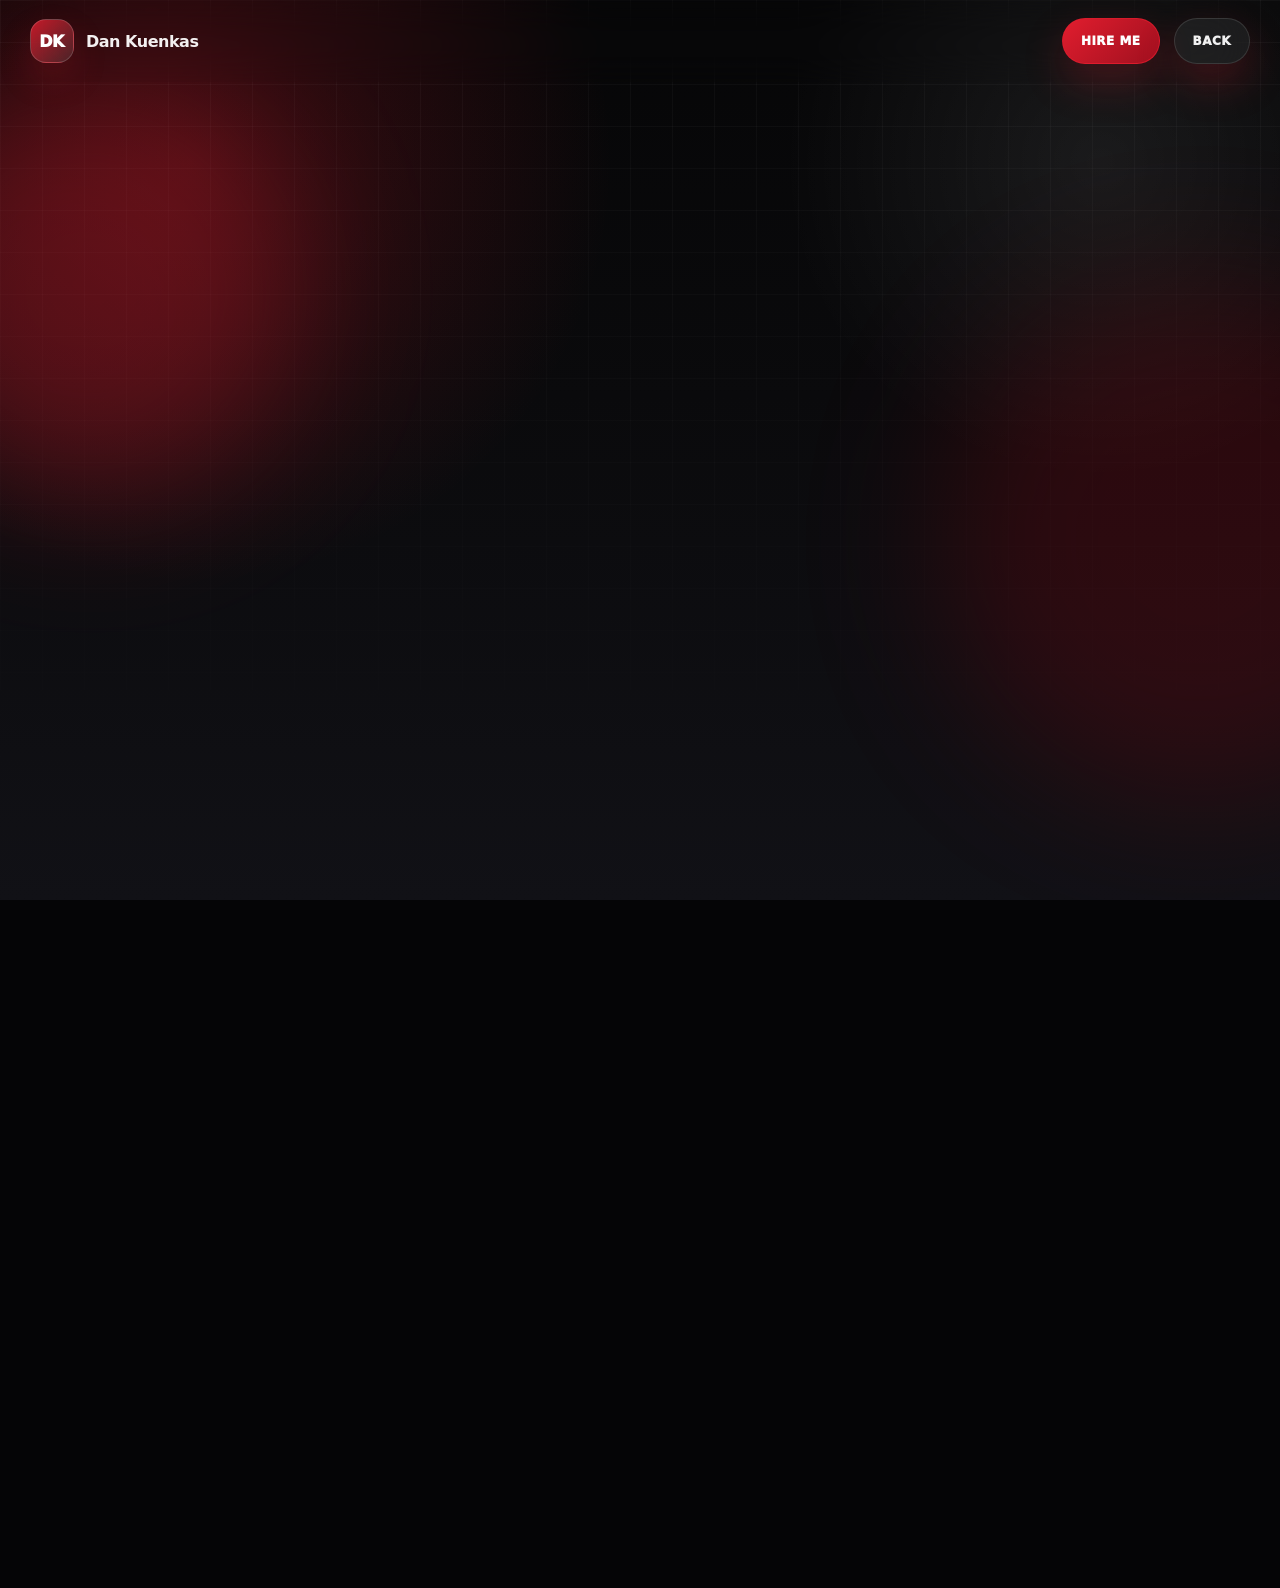
==== play.html @ 46ab8467 "Create play.html" ====
<!DOCTYPE html>
<html lang="en">
<head>
  <meta charset="UTF-8" />
  <meta name="viewport" content="width=device-width, initial-scale=1.0" />
  <meta name="description" content="Play tic-tac-toe against DanBot." />
  <title>Let’s Play | Dan Kuenkas</title>
  <link rel="stylesheet" href="styles.css?v=15" />
</head>
<body data-page="play">
  <canvas class="confetti-canvas" id="confettiCanvas"></canvas>
  <div class="cursor-ring" id="cursorRing"></div>
  <div class="scroll-progress" id="scrollProgress"></div>

  <div class="background">
    <div class="bg-grid"></div>
    <div class="bg-scan"></div>
    <div class="bg-orb orb-a"></div>
    <div class="bg-orb orb-b"></div>
  </div>

  <header class="topbar">
    <a class="brand" href="index.html#top">
      <span class="brand-mark">DK</span>
      <strong>Dan Kuenkas</strong>
    </a>

    <div class="top-actions">
      <a class="hire-button" href="mailto:danku2001@gmail.com?subject=Software%20Development%20Opportunity&body=%F0%9F%A4%98%20Hi%20Dan%2C%20I'd%20like%20to%20hire%20you">Hire me</a>
      <a class="hire-button small-dark" href="index.html#projects">Back</a>
    </div>
  </header>

  <main class="game-page">
    <section class="game-hero">
      <p class="eyebrow reveal">Bonus / Interactive portfolio</p>
      <h1 class="mega-title reveal delay-1">Beat me at tic-tac-toe.</h1>
      <p class="hero-text reveal delay-2">
        You are X. DanBot is O. Win and you get a glowing confetti blast.
      </p>
    </section>

    <section class="game-shell reveal delay-2">
      <div class="game-panel magnetic-card">
        <div class="game-top">
          <div>
            <p class="eyebrow">Tic-Tac-Toe</p>
            <h2>Let’s play.</h2>
          </div>
          <button class="main-cta" id="resetGame" type="button">Reset</button>
        </div>

        <div class="scoreboard">
          <div><span>You</span><strong id="playerScore">0</strong></div>
          <div><span>DanBot</span><strong id="botScore">0</strong></div>
          <div><span>Draws</span><strong id="drawScore">0</strong></div>
        </div>

        <div class="game-status" id="gameStatus">Your move. Make it count.</div>

        <div class="board" id="board" aria-label="Tic-tac-toe board">
          <button class="cell" data-cell="0" type="button"></button>
          <button class="cell" data-cell="1" type="button"></button>
          <button class="cell" data-cell="2" type="button"></button>
          <button class="cell" data-cell="3" type="button"></button>
          <button class="cell" data-cell="4" type="button"></button>
          <button class="cell" data-cell="5" type="button"></button>
          <button class="cell" data-cell="6" type="button"></button>
          <button class="cell" data-cell="7" type="button"></button>
          <button class="cell" data-cell="8" type="button"></button>
        </div>

        <div class="game-message" id="gameMessage">
          <span>Tip:</span> corners are powerful.
        </div>
      </div>
    </section>
  </main>

  <script src="script.js?v=15"></script>
</body>
</html>
---- styles.css ----
:root {
  --bg: #050506;
  --bg-2: #0d0d10;
  --white: #ffffff;
  --red: #e11d2e;
  --red-2: #ff3b4e;
  --dark-red: #7f0712;
  --text: rgba(255, 255, 255, 0.94);
  --muted: rgba(255, 255, 255, 0.66);
  --muted-2: rgba(255, 255, 255, 0.42);
  --line: rgba(255, 255, 255, 0.12);
  --line-strong: rgba(255, 255, 255, 0.25);
  --card: rgba(255, 255, 255, 0.065);
  --card-2: rgba(255, 255, 255, 0.105);
  --max: 1220px;
  --sans: Inter, ui-sans-serif, system-ui, -apple-system, BlinkMacSystemFont, "Segoe UI", Arial, sans-serif;
  --display: Impact, Haettenschweiler, "Arial Black", var(--sans);
}

* { box-sizing: border-box; }

html {
  scroll-behavior: smooth;
  scroll-padding-top: 96px;
  overflow-x: hidden;
}

body {
  margin: 0;
  min-height: 100vh;
  color: var(--text);
  background: var(--bg);
  font-family: var(--sans);
  overflow-x: hidden;
}

body.menu-open { overflow: hidden; }

a { color: inherit; text-decoration: none; }
button { font: inherit; }

.v15-signature {
  position: fixed;
  right: 12px;
  bottom: 10px;
  z-index: 999;
  color: rgba(255,255,255,.18);
  font-size: 10px;
  letter-spacing: .14em;
  pointer-events: none;
}

.loader {
  position: fixed;
  inset: 0;
  z-index: 200;
  display: grid;
  place-items: center;
  align-content: center;
  gap: 16px;
  background: #050506;
  transition: transform 0.8s cubic-bezier(.19, 1, .22, 1), opacity 0.5s ease;
}

.loader span {
  font-family: var(--display);
  font-size: clamp(58px, 10vw, 136px);
  color: var(--white);
  letter-spacing: -0.06em;
  text-shadow: 0 0 40px rgba(225, 29, 46, 0.36);
}

.loader p {
  margin: 0;
  color: var(--muted);
  letter-spacing: 0.16em;
  text-transform: uppercase;
  font-size: 12px;
  font-weight: 900;
}

.loaded .loader {
  transform: translateY(-100%);
  opacity: 0;
  pointer-events: none;
}

.cursor-ring {
  position: fixed;
  z-index: 150;
  width: 26px;
  height: 26px;
  border: 1px solid rgba(255, 59, 78, 0.9);
  border-radius: 999px;
  transform: translate(-50%, -50%);
  pointer-events: none;
  opacity: 0;
  mix-blend-mode: difference;
  transition: width 0.18s ease, height 0.18s ease, opacity 0.18s ease;
}

.scroll-progress {
  position: fixed;
  inset: 0 auto auto 0;
  z-index: 120;
  height: 4px;
  width: 0%;
  background: linear-gradient(90deg, var(--red), var(--white), var(--red-2));
  box-shadow: 0 0 22px rgba(225, 29, 46, 0.7);
}

.background {
  position: fixed;
  inset: 0;
  z-index: -3;
  overflow: hidden;
  background:
    radial-gradient(circle at 15% 18%, rgba(225, 29, 46, 0.24), transparent 32%),
    radial-gradient(circle at 86% 18%, rgba(255, 255, 255, 0.08), transparent 24%),
    linear-gradient(180deg, #060607 0%, #0a0a0c 44%, #111116 100%);
}

.bg-grid {
  position: absolute;
  inset: 0;
  background:
    linear-gradient(rgba(255,255,255,0.035) 1px, transparent 1px),
    linear-gradient(90deg, rgba(255,255,255,0.035) 1px, transparent 1px);
  background-size: 42px 42px;
  mask-image: linear-gradient(to bottom, black, transparent 92%);
}

.bg-scan {
  position: absolute;
  inset: -100% 0 auto;
  height: 100%;
  background: linear-gradient(180deg, transparent, rgba(225,29,46,.08), transparent);
  animation: scan 6s linear infinite;
}

@keyframes scan {
  to { transform: translateY(220%); }
}

.bg-orb {
  position: absolute;
  border-radius: 999px;
  filter: blur(70px);
  opacity: 0.28;
  animation: drift 12s ease-in-out infinite alternate;
}

.orb-a {
  width: 420px;
  height: 420px;
  background: var(--red);
  left: -120px;
  top: 80px;
}

.orb-b {
  width: 520px;
  height: 520px;
  background: var(--dark-red);
  right: -180px;
  top: 280px;
  animation-delay: 2s;
}

@keyframes drift {
  to { transform: translate3d(48px, 34px, 0) scale(1.05); }
}

.topbar {
  position: sticky;
  top: 0;
  z-index: 90;
  width: min(var(--max), calc(100% - 38px));
  height: 82px;
  margin: 0 auto;
  display: flex;
  align-items: center;
  justify-content: space-between;
  backdrop-filter: blur(18px);
}

.brand {
  display: inline-flex;
  align-items: center;
  gap: 12px;
  font-weight: 950;
  letter-spacing: -0.03em;
}

.brand span,
.brand-mark {
  display: grid;
  place-items: center;
  width: 44px;
  height: 44px;
  border: 1px solid rgba(255,255,255,0.16);
  border-radius: 16px;
  color: var(--white);
  background: linear-gradient(135deg, rgba(225,29,46,0.85), rgba(255,255,255,0.1));
  box-shadow: 0 16px 34px rgba(225, 29, 46, 0.18);
}

.quick-nav {
  display: flex;
  gap: 6px;
  padding: 7px;
  border: 1px solid var(--line);
  border-radius: 999px;
  background: rgba(255,255,255,.04);
}

.quick-nav a {
  padding: 9px 12px;
  border-radius: 999px;
  color: var(--muted);
  font-size: 13px;
  font-weight: 800;
  transition: .2s ease;
}

.quick-nav a:hover {
  color: white;
  background: rgba(225,29,46,.18);
}

.top-actions {
  display: inline-flex;
  align-items: center;
  gap: 14px;
}

.hire-btn,
.hire-button,
.main-cta,
.play-cta,
.ghost-cta,
.menu-btn,
.menu-button,
.secondary-action,
.primary-action,
.small-dark {
  min-height: 46px;
  display: inline-flex;
  align-items: center;
  justify-content: center;
  border-radius: 999px;
  padding: 0 18px;
  font-weight: 950;
  letter-spacing: 0.04em;
  text-transform: uppercase;
  font-size: 12px;
  transition: transform 0.2s ease, box-shadow 0.2s ease, border-color 0.2s ease, background 0.2s ease;
}

.hire-btn,
.hire-button,
.main-cta,
.primary-action {
  color: white;
  border: 1px solid rgba(225,29,46,0.82);
  background: linear-gradient(135deg, var(--red), #9f101f);
  box-shadow: 0 18px 42px rgba(225, 29, 46, 0.24);
}

.play-cta {
  color: #09090a;
  border: 1px solid rgba(255,255,255,0.9);
  background: white;
  box-shadow: 0 18px 42px rgba(255,255,255,0.14);
}

.ghost-cta,
.secondary-action,
.menu-btn,
.menu-button,
.small-dark {
  color: var(--text);
  border: 1px solid var(--line);
  background: rgba(255,255,255,0.06);
}

.hire-btn:hover,
.hire-button:hover,
.main-cta:hover,
.play-cta:hover,
.ghost-cta:hover,
.secondary-action:hover,
.menu-btn:hover,
.menu-button:hover {
  transform: translateY(-3px);
  box-shadow: 0 20px 46px rgba(225, 29, 46, 0.22);
  border-color: rgba(255,255,255,0.34);
}

.menu-btn,
.menu-button {
  gap: 10px;
  border: none;
  cursor: pointer;
}

.menu-btn span,
.menu-button span:first-child {
  width: 12px;
  height: 12px;
  border-radius: 99px;
  background: var(--red);
  box-shadow: 0 0 22px rgba(225, 29, 46, 0.85);
}

.menu-overlay {
  position: fixed;
  inset: 0;
  z-index: 130;
  background:
    radial-gradient(circle at 15% 18%, rgba(225,29,46,0.22), transparent 32%),
    #08080a;
  transform: translateY(-100%);
  opacity: 0;
  pointer-events: none;
  transition: transform 0.65s cubic-bezier(.19, 1, .22, 1), opacity 0.35s ease;
}

.menu-open .menu-overlay {
  transform: translateY(0);
  opacity: 1;
  pointer-events: auto;
}

.menu-shell,
.menu-panel {
  width: min(var(--max), calc(100% - 38px));
  min-height: 100vh;
  margin: 0 auto;
  padding: 30px 0 38px;
  display: flex;
  flex-direction: column;
}

.menu-top,
.menu-footer,
.menu-socials {
  display: flex;
  align-items: center;
  justify-content: space-between;
  color: var(--muted);
  letter-spacing: 0.15em;
  text-transform: uppercase;
  font-size: 12px;
  font-weight: 950;
}

.menu-top button {
  border: 0;
  background: transparent;
  color: var(--text);
  cursor: pointer;
  font-weight: 950;
  text-transform: uppercase;
  letter-spacing: 0.15em;
}

.menu-list,
.menu-nav {
  display: grid;
  gap: 4px;
  margin: auto 0;
}

.menu-list a,
.menu-nav a {
  width: fit-content;
  position: relative;
  font-family: var(--display);
  font-size: clamp(54px, 12vw, 150px);
  line-height: 0.88;
  letter-spacing: -0.085em;
  color: var(--white);
  transition: transform 0.22s ease, color 0.22s ease;
}

.menu-list a span,
.menu-nav a::before {
  color: var(--red);
  font-family: var(--sans);
  font-size: 12px;
  letter-spacing: 0.12em;
  margin-right: 16px;
}

.menu-list a:hover,
.menu-nav a:hover {
  transform: translateX(24px);
  color: var(--red-2);
}

.menu-footer,
.menu-socials {
  justify-content: flex-start;
  gap: 12px;
  flex-wrap: wrap;
}

.menu-footer a,
.menu-socials a {
  border: 1px solid var(--line);
  border-radius: 999px;
  padding: 10px 13px;
  background: rgba(255,255,255,0.06);
}

.hero {
  position: relative;
  width: min(var(--max), calc(100% - 38px));
  min-height: calc(100vh - 82px);
  margin: 0 auto;
  padding: 52px 0 84px;
  display: grid;
  grid-template-columns: minmax(0, 1fr) minmax(300px, 440px);
  gap: 48px;
  align-items: center;
}

.eyebrow {
  margin: 0 0 16px;
  color: var(--red-2);
  font-size: 12px;
  line-height: 1.4;
  letter-spacing: 0.16em;
  text-transform: uppercase;
  font-weight: 950;
}

.mega-title,
.hero-title {
  margin: 0 0 22px;
  max-width: 850px;
  font-family: var(--display);
  font-size: clamp(58px, 8.2vw, 118px);
  line-height: 0.9;
  letter-spacing: -0.065em;
  color: var(--white);
  text-transform: uppercase;
  text-wrap: balance;
}

.hero-text {
  max-width: 660px;
  margin: 0;
  color: var(--muted);
  font-size: 18px;
  line-height: 1.75;
}

.hero-actions,
.contact-actions {
  display: flex;
  gap: 12px;
  flex-wrap: wrap;
  margin-top: 30px;
}

.portrait-panel {
  position: relative;
  min-height: 520px;
  border: 1px solid rgba(255,255,255,0.13);
  border-radius: 32px;
  display: grid;
  place-items: center;
  overflow: hidden;
  background:
    radial-gradient(circle at 50% 15%, rgba(225,29,46,0.24), transparent 36%),
    linear-gradient(180deg, rgba(255,255,255,0.1), rgba(255,255,255,0.035));
  box-shadow: 0 34px 90px rgba(0,0,0,0.4);
}

.portrait-label {
  position: absolute;
  left: 22px;
  top: 22px;
  z-index: 2;
  color: var(--muted);
  font-size: 11px;
  letter-spacing: .14em;
  text-transform: uppercase;
}

.portrait-stats {
  position: absolute;
  left: 22px;
  bottom: 20px;
  right: 22px;
  z-index: 2;
  display: flex;
  gap: 8px;
  flex-wrap: wrap;
}

.portrait-stats span {
  color: var(--muted);
  border: 1px solid var(--line);
  border-radius: 999px;
  padding: 7px 10px;
  background: rgba(0,0,0,.22);
  font-size: 11px;
  letter-spacing: .12em;
  text-transform: uppercase;
}

.line-portrait {
  position: relative;
  z-index: 2;
  width: min(96%, 390px);
  filter: drop-shadow(0 18px 30px rgba(225,29,46,0.16));
}

.p-line {
  fill: none;
  stroke: url(#strokeRed);
  stroke-width: 4;
  stroke-linecap: round;
  stroke-linejoin: round;
  opacity: 0.94;
}

.p-line.heavy { stroke-width: 6; }
.p-line.soft { opacity: 0.6; }
.p-line.red,
.p-line.accent { stroke: var(--red-2); }
.p-line.glasses { stroke: #ffffff; }
.p-line.beard { stroke: rgba(255,255,255,0.58); }
.p-line.shirt { stroke: rgba(255,255,255,0.7); }

.hair-fill {
  fill: rgba(255,255,255,0.08);
  stroke: rgba(255,255,255,0.82);
  stroke-width: 3;
  stroke-linejoin: round;
}

.eye-white {
  fill: rgba(255,255,255,0.92);
  stroke: rgba(255,255,255,0.95);
  stroke-width: 2;
}

.pupil {
  fill: var(--red);
  filter: drop-shadow(0 0 10px rgba(225,29,46,0.75));
  transition: cx 0.06s linear, cy 0.06s linear;
}

.scroll-hint {
  position: absolute;
  left: 0;
  bottom: 28px;
  display: inline-flex;
  align-items: center;
  gap: 10px;
  color: var(--muted-2);
  font-size: 12px;
  letter-spacing: 0.16em;
  text-transform: uppercase;
  font-weight: 950;
}

.scroll-hint span {
  width: 42px;
  height: 1px;
  background: var(--line-strong);
  animation: scrollLine 1.2s ease-in-out infinite alternate;
}

@keyframes scrollLine {
  to { width: 70px; background: var(--red); }
}

.ticker {
  overflow: hidden;
  border-block: 1px solid var(--line);
  background: rgba(255,255,255,0.035);
}

.ticker-track {
  width: max-content;
  display: flex;
  gap: 42px;
  padding: 18px 0;
  animation: marquee 24s linear infinite;
}

.ticker-track span {
  color: var(--muted);
  font-size: 12px;
  font-weight: 950;
  letter-spacing: 0.17em;
  text-transform: uppercase;
}

@keyframes marquee {
  to { transform: translateX(-50%); }
}

.section {
  position: relative;
  width: min(var(--max), calc(100% - 38px));
  margin: 0 auto;
  padding: 112px 0;
  border-top: 1px solid var(--line);
}

.section-heading {
  max-width: 960px;
  margin-bottom: 46px;
}

h2 {
  margin: 0;
  font-family: var(--display);
  font-size: clamp(48px, 7.2vw, 100px);
  line-height: 0.88;
  letter-spacing: -0.065em;
  color: var(--white);
  text-transform: uppercase;
  text-wrap: balance;
}

.project-grid {
  display: grid;
  grid-template-columns: repeat(4, minmax(0, 1fr));
  gap: 16px;
}

.project-card,
.mini-card,
.skills-grid article,
.contact-card,
.game-panel {
  border: 1px solid var(--line);
  background: linear-gradient(180deg, var(--card-2), var(--card));
  border-radius: 28px;
  padding: 22px;
  transition: transform .22s ease, border-color .22s ease, background .22s ease;
}

.project-card {
  min-height: 270px;
  display: flex;
  flex-direction: column;
  overflow: hidden;
}

.project-card.featured {
  grid-column: span 2;
}

.project-card.game-card {
  background:
    radial-gradient(circle at 10% 0, rgba(225,29,46,.32), transparent 44%),
    linear-gradient(180deg, var(--card-2), var(--card));
}

.project-card:hover,
.mini-card:hover,
.skills-grid article:hover,
.contact-card:hover,
.game-panel:hover {
  transform: translateY(-6px);
  border-color: rgba(225,29,46,.42);
  background: linear-gradient(180deg, rgba(225,29,46,.14), rgba(255,255,255,.055));
}

.project-card span {
  color: var(--red-2);
  font-size: 12px;
  font-weight: 950;
  letter-spacing: .14em;
  text-transform: uppercase;
}

.project-card h3 {
  margin: 38px 0 12px;
  font-family: var(--display);
  font-size: clamp(26px, 3vw, 42px);
  line-height: .94;
  letter-spacing: -.055em;
  text-transform: uppercase;
}

.project-card p {
  margin: 0;
  color: var(--muted);
  line-height: 1.65;
}

.project-card b {
  margin-top: auto;
  color: var(--muted-2);
  font-size: 12px;
  letter-spacing: .14em;
  text-transform: uppercase;
}

.split {
  display: grid;
  grid-template-columns: minmax(0, .9fr) minmax(330px, 1.1fr);
  gap: 54px;
  align-items: start;
}

.content {
  color: var(--muted);
  font-size: 16px;
  line-height: 1.78;
}

.big-copy {
  margin-top: 0;
  color: rgba(255,255,255,.78);
  font-size: 20px;
  line-height: 1.72;
}

.focus-grid,
.skills-grid {
  display: grid;
  gap: 16px;
  margin-top: 34px;
}

.focus-grid {
  grid-template-columns: repeat(3, minmax(0, 1fr));
}

.mini-card h3,
.skills-grid h3 {
  margin: 0 0 12px;
  color: var(--white);
}

.mini-card p,
.skills-grid p {
  margin: 0;
  color: var(--muted);
  line-height: 1.7;
}

.timeline {
  display: grid;
  border-top: 1px solid var(--line);
}

.timeline article {
  display: grid;
  grid-template-columns: 180px minmax(0, 1fr);
  gap: 28px;
  padding: 32px 0;
  border-bottom: 1px solid var(--line);
}

.timeline article > span {
  color: var(--red-2);
  font-size: 12px;
  letter-spacing: 0.14em;
  font-weight: 950;
  text-transform: uppercase;
}

.timeline h3 {
  margin: 0 0 12px;
  color: var(--white);
  font-size: 24px;
}

.timeline p,
.timeline li {
  color: var(--muted);
  line-height: 1.75;
}

.timeline ul { margin: 0; padding-left: 18px; }

.tag-cloud {
  display: flex;
  flex-wrap: wrap;
  gap: 12px;
  margin-top: 30px;
}

.tag-cloud span {
  border: 1px solid var(--line);
  border-radius: 999px;
  padding: 13px 15px;
  color: var(--muted);
  background: rgba(255,255,255,0.05);
  font-weight: 950;
  font-size: 12px;
  letter-spacing: 0.08em;
  text-transform: uppercase;
}

.skills-grid {
  grid-template-columns: repeat(4, minmax(0, 1fr));
}

.contact {
  width: min(var(--max), calc(100% - 38px));
  margin: 0 auto;
  padding: 112px 0 70px;
}

.contact-card {
  padding: clamp(28px, 6vw, 64px);
  background:
    radial-gradient(circle at 0 0, rgba(225,29,46,0.22), transparent 40%),
    linear-gradient(180deg, rgba(255,255,255,0.1), rgba(255,255,255,0.045));
}

.contact-card h2 { max-width: 860px; }
.contact-card p {
  max-width: 760px;
  color: var(--muted);
  font-size: 18px;
  line-height: 1.75;
}

/* Game */
.confetti-canvas {
  position: fixed;
  inset: 0;
  z-index: 140;
  pointer-events: none;
}

.game-page {
  width: min(var(--max), calc(100% - 38px));
  margin: 0 auto;
  padding-bottom: 80px;
}

.game-hero {
  padding: 72px 0 30px;
}

.game-shell {
  display: grid;
  place-items: center;
}

.game-panel {
  width: min(720px, 100%);
  padding: 28px;
  background:
    radial-gradient(circle at 100% 0, rgba(225,29,46,.24), transparent 40%),
    linear-gradient(180deg, var(--card-2), var(--card));
}

.game-top {
  display: flex;
  align-items: start;
  justify-content: space-between;
  gap: 18px;
  margin-bottom: 22px;
}

.game-top h2 {
  font-size: clamp(44px, 7vw, 78px);
}

.scoreboard {
  display: grid;
  grid-template-columns: repeat(3, 1fr);
  gap: 12px;
  margin-bottom: 18px;
}

.scoreboard div {
  border: 1px solid var(--line);
  border-radius: 18px;
  padding: 14px;
  background: rgba(255,255,255,.05);
}

.scoreboard span {
  display: block;
  color: var(--muted);
  font-size: 12px;
  text-transform: uppercase;
  letter-spacing: .12em;
  font-weight: 900;
}

.scoreboard strong {
  display: block;
  margin-top: 6px;
  font-size: 34px;
  color: white;
}

.game-status,
.game-message {
  color: var(--muted);
  line-height: 1.6;
  margin: 14px 0;
}

.game-message span {
  color: var(--red-2);
  font-weight: 950;
}

.board {
  display: grid;
  grid-template-columns: repeat(3, 1fr);
  gap: 12px;
  margin-top: 18px;
}

.cell {
  aspect-ratio: 1;
  border: 1px solid var(--line);
  border-radius: 22px;
  background:
    radial-gradient(circle at 30% 20%, rgba(225,29,46,.15), transparent 42%),
    rgba(255,255,255,.055);
  color: white;
  font-family: var(--display);
  font-size: clamp(52px, 12vw, 96px);
  line-height: 1;
  cursor: pointer;
  transition: transform .16s ease, border-color .16s ease, background .16s ease, box-shadow .16s ease;
}

.cell:hover:not(:disabled) {
  transform: translateY(-4px) scale(1.02);
  border-color: rgba(225,29,46,.6);
  box-shadow: 0 18px 42px rgba(225,29,46,.16);
}

.cell:disabled {
  cursor: default;
}

.cell.x {
  color: white;
  text-shadow: 0 0 24px rgba(255,255,255,.25);
}

.cell.o {
  color: var(--red-2);
  text-shadow: 0 0 24px rgba(225,29,46,.58);
}

.cell.winning {
  background: rgba(225,29,46,.32);
  border-color: rgba(255,255,255,.5);
  box-shadow: 0 0 40px rgba(225,29,46,.45);
}

.footer {
  width: min(var(--max), calc(100% - 38px));
  margin: 0 auto;
  padding: 32px 0 58px;
  color: var(--muted-2);
  border-top: 1px solid var(--line);
  display: flex;
  justify-content: space-between;
  flex-wrap: wrap;
  gap: 18px;
}

.reveal {
  opacity: 1;
  transform: none;
}

.js .reveal {
  opacity: 0;
  transform: translateY(42px) scale(.98);
  filter: blur(10px);
  transition: opacity .85s ease, transform .85s cubic-bezier(.19, 1, .22, 1), filter .85s ease;
}

.js .reveal.is-visible {
  opacity: 1;
  transform: translateY(0) scale(1);
  filter: blur(0);
}

.delay-1 { transition-delay: .08s; }
.delay-2 { transition-delay: .16s; }
.delay-3 { transition-delay: .24s; }

.power-scene {
  transform: translateY(var(--scene-y, 0));
  transition: transform .08s linear;
}

/* Project pages */
.project-hero {
  width: min(var(--max), calc(100% - 38px));
  margin: 0 auto;
  padding: 88px 0 60px;
}

.project-hero h1 {
  margin: 0 0 22px;
  font-family: var(--display);
  font-size: clamp(54px, 8vw, 110px);
  line-height: .88;
  letter-spacing: -.065em;
  color: var(--white);
  text-transform: uppercase;
}

.project-hero p {
  max-width: 780px;
  color: var(--muted);
  font-size: 18px;
  line-height: 1.75;
}

.tag-row {
  display: flex;
  flex-wrap: wrap;
  gap: 10px;
  margin-top: 24px;
}

.tag-row span {
  border: 1px solid var(--line);
  border-radius: 999px;
  padding: 9px 11px;
  color: var(--muted);
  background: rgba(255,255,255,.05);
  font-weight: 900;
  font-size: 12px;
  letter-spacing: .08em;
  text-transform: uppercase;
}

.page-actions {
  display: flex;
  gap: 12px;
  flex-wrap: wrap;
  margin-top: 28px;
}

.case-layout {
  width: min(var(--max), calc(100% - 38px));
  margin: 0 auto;
  padding: 42px 0 100px;
  display: grid;
  grid-template-columns: 330px minmax(0, 1fr);
  gap: 18px;
}

.case-card {
  border: 1px solid var(--line);
  background: linear-gradient(180deg, var(--card-2), var(--card));
  border-radius: 26px;
  padding: 24px;
}

.case-card h2 {
  font-family: var(--display);
  font-size: 42px;
  line-height: .95;
  letter-spacing: -.055em;
  color: var(--white);
  text-transform: uppercase;
}

.case-card p,
.case-card li {
  color: var(--muted);
  line-height: 1.75;
}

.case-card ul { margin: 0; padding-left: 18px; }

.fact-list {
  display: grid;
  gap: 12px;
}

.fact {
  border: 1px solid var(--line);
  border-radius: 18px;
  padding: 14px;
  background: rgba(255,255,255,.05);
}

.fact strong {
  display: block;
  margin-bottom: 6px;
  color: var(--white);
}

.fact span { color: var(--muted); }
.case-stack { display: grid; gap: 14px; }

@media (max-width: 1040px) {
  .hero,
  .split,
  .case-layout {
    grid-template-columns: 1fr;
  }

  .project-grid,
  .skills-grid {
    grid-template-columns: repeat(2, minmax(0, 1fr));
  }

  .project-card.featured {
    grid-column: span 1;
  }

  .focus-grid {
    grid-template-columns: 1fr;
  }

  .quick-nav {
    display: none;
  }

  .scroll-hint {
    display: none;
  }
}

@media (max-width: 680px) {
  .topbar,
  .hero,
  .section,
  .contact,
  .footer,
  .game-page,
  .project-hero,
  .case-layout {
    width: min(100% - 28px, var(--max));
  }

  .brand strong {
    display: none;
  }

  .top-actions { gap: 10px; }

  .hire-btn,
  .hire-button,
  .menu-btn,
  .menu-button,
  .small-dark {
    min-height: 40px;
    padding: 0 12px;
    font-size: 11px;
  }

  .hero { min-height: auto; padding-top: 38px; }

  .mega-title,
  .hero-title {
    font-size: clamp(52px, 16vw, 78px);
  }

  h2 {
    font-size: clamp(46px, 13vw, 70px);
  }

  .hero-text,
  .big-copy,
  .contact-card p {
    font-size: 16px;
  }

  .portrait-panel { min-height: 430px; }

  .project-grid,
  .skills-grid,
  .scoreboard {
    grid-template-columns: 1fr;
  }

  .timeline article {
    grid-template-columns: 1fr;
    gap: 10px;
  }

  .main-cta,
  .play-cta,
  .ghost-cta,
  .secondary-action,
  .primary-action,
  .contact-actions a {
    width: 100%;
  }

  .menu-list a,
  .menu-nav a {
    font-size: clamp(54px, 18vw, 84px);
  }

  .cursor-ring {
    display: none;
  }
}

@media (prefers-reduced-motion: reduce) {
  html { scroll-behavior: auto; }
  *,
  *::before,
  *::after {
    animation: none !important;
    transition: none !important;
  }
  .js .reveal {
    opacity: 1;
    transform: none;
    filter: none;
  }
}
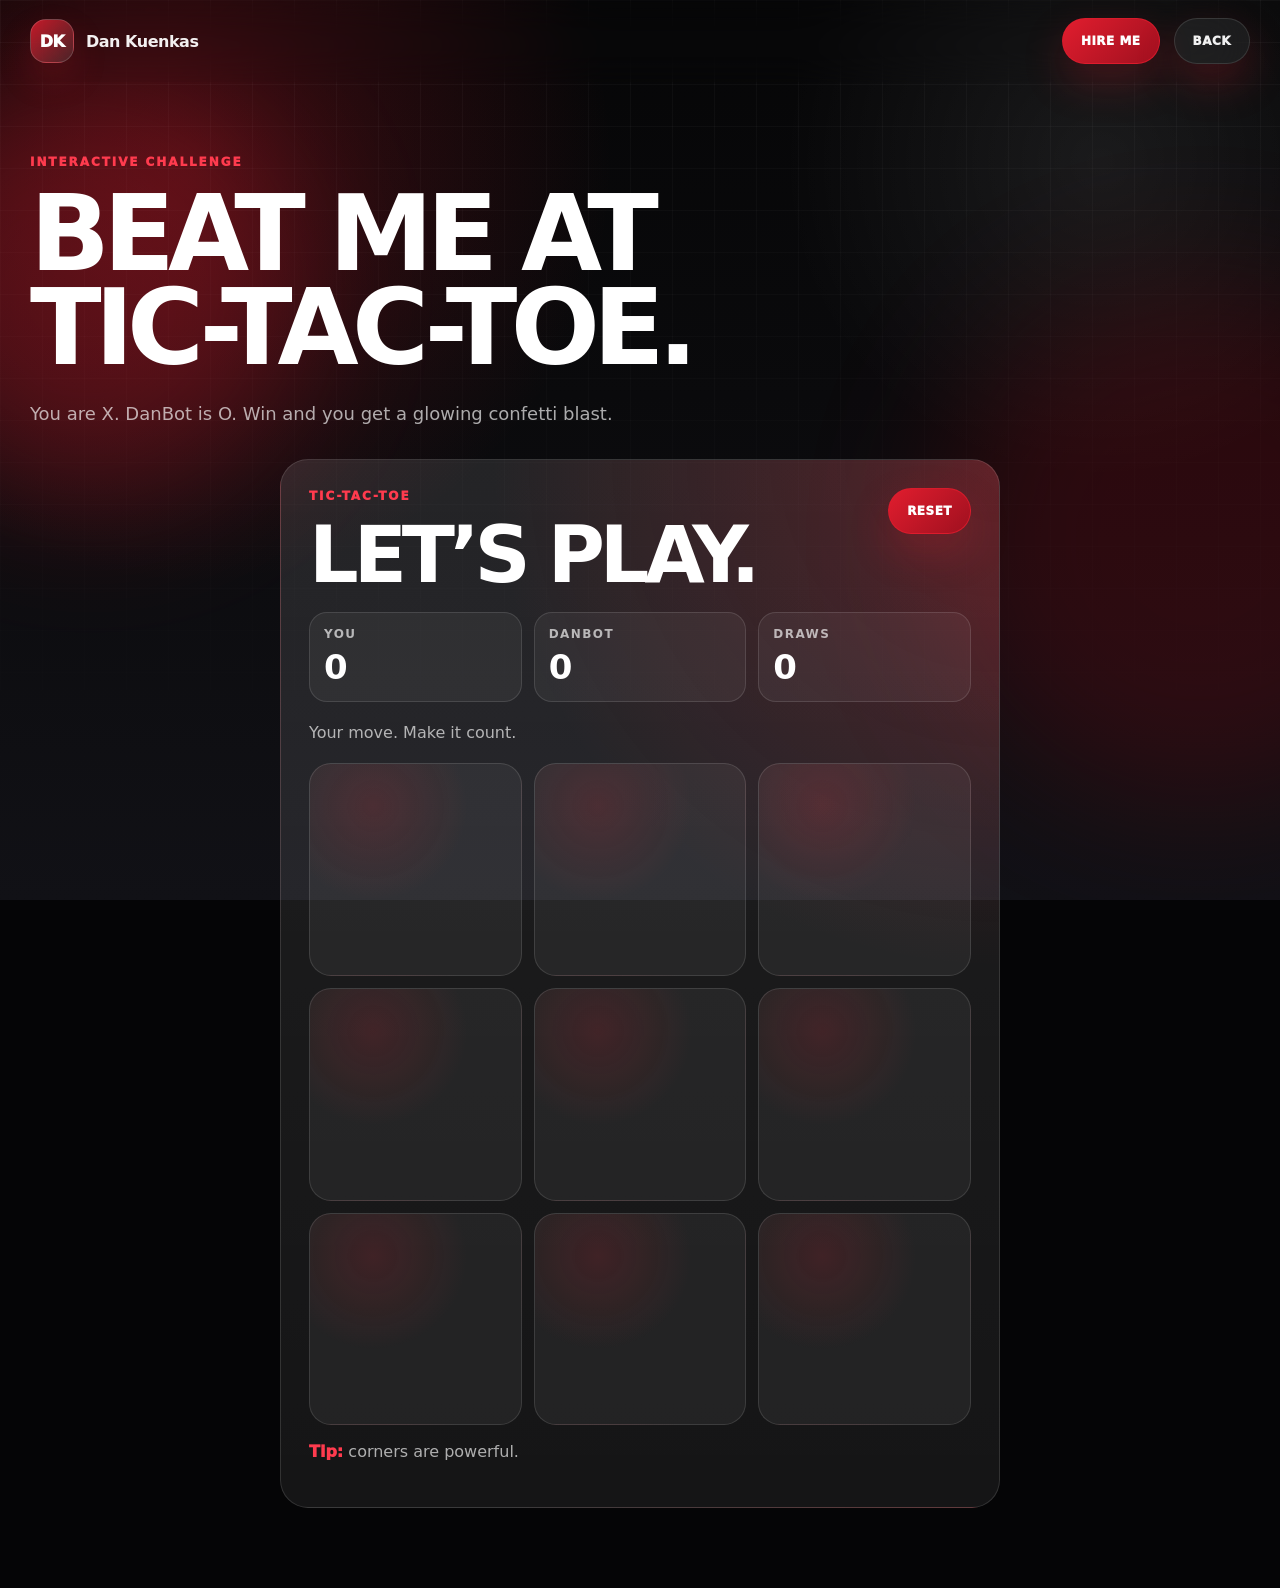
==== commit 1f254597: "Update play.html" ====
--- a/play.html
+++ b/play.html
@@ -5,7 +5,7 @@
   <meta name="viewport" content="width=device-width, initial-scale=1.0" />
   <meta name="description" content="Play tic-tac-toe against DanBot." />
   <title>Let’s Play | Dan Kuenkas</title>
-  <link rel="stylesheet" href="styles.css?v=15" />
+  <link rel="stylesheet" href="styles.css?v=16" />
 </head>
 <body data-page="play">
   <canvas class="confetti-canvas" id="confettiCanvas"></canvas>
@@ -33,7 +33,7 @@
 
   <main class="game-page">
     <section class="game-hero">
-      <p class="eyebrow reveal">Bonus / Interactive portfolio</p>
+      <p class="eyebrow reveal">Interactive challenge</p>
       <h1 class="mega-title reveal delay-1">Beat me at tic-tac-toe.</h1>
       <p class="hero-text reveal delay-2">
         You are X. DanBot is O. Win and you get a glowing confetti blast.
@@ -41,7 +41,7 @@
     </section>
 
     <section class="game-shell reveal delay-2">
-      <div class="game-panel magnetic-card">
+      <div class="game-panel">
         <div class="game-top">
           <div>
             <p class="eyebrow">Tic-Tac-Toe</p>
@@ -77,6 +77,6 @@
     </section>
   </main>
 
-  <script src="script.js?v=15"></script>
+  <script src="script.js?v=16"></script>
 </body>
 </html>
--- a/styles.css
+++ b/styles.css
@@ -38,17 +38,6 @@
 
 a { color: inherit; text-decoration: none; }
 button { font: inherit; }
-
-.v15-signature {
-  position: fixed;
-  right: 12px;
-  bottom: 10px;
-  z-index: 999;
-  color: rgba(255,255,255,.18);
-  font-size: 10px;
-  letter-spacing: .14em;
-  pointer-events: none;
-}
 
 .loader {
   position: fixed;
@@ -829,7 +818,7 @@
   line-height: 1.75;
 }
 
-/* Game */
+
 .confetti-canvas {
   position: fixed;
   inset: 0;
@@ -1001,7 +990,7 @@
   transition: transform .08s linear;
 }
 
-/* Project pages */
+
 .project-hero {
   width: min(var(--max), calc(100% - 38px));
   margin: 0 auto;
@@ -1225,3 +1214,77 @@
     filter: none;
   }
 }
+
+
+.premium-portrait {
+  background:
+    radial-gradient(circle at 50% 18%, rgba(225,29,46,0.26), transparent 34%),
+    radial-gradient(circle at 82% 82%, rgba(255,255,255,0.1), transparent 34%),
+    linear-gradient(180deg, rgba(255,255,255,0.11), rgba(255,255,255,0.035));
+}
+
+.portrait-halo {
+  position: absolute;
+  width: 280px;
+  height: 280px;
+  border-radius: 999px;
+  background: radial-gradient(circle, rgba(225,29,46,0.2), transparent 64%);
+  filter: blur(4px);
+  animation: haloPulse 3.2s ease-in-out infinite alternate;
+}
+
+@keyframes haloPulse {
+  to {
+    transform: scale(1.08);
+    opacity: 0.72;
+  }
+}
+
+.face-fill {
+  fill: rgba(255,255,255,0.035);
+  stroke: none;
+}
+
+.p-line.brow {
+  stroke: rgba(255,255,255,0.78);
+  stroke-width: 5;
+}
+
+.p-line.smile {
+  stroke: #ff3b4e;
+  stroke-width: 5;
+}
+
+.p-line.beard-soft {
+  stroke: rgba(255,255,255,0.42);
+}
+
+.game-panel {
+  transform: none !important;
+  transition: border-color .22s ease, background .22s ease, box-shadow .22s ease !important;
+}
+
+.game-panel:hover {
+  transform: none !important;
+}
+
+.board,
+.cell,
+.game-status,
+.game-message,
+.scoreboard {
+  transform: none !important;
+}
+
+.cell:hover:not(:disabled) {
+  transform: scale(1.015);
+}
+
+body[data-page="play"] .cursor-ring {
+  display: none;
+}
+
+body[data-page="play"] .magnetic-card {
+  transform: none !important;
+}
+
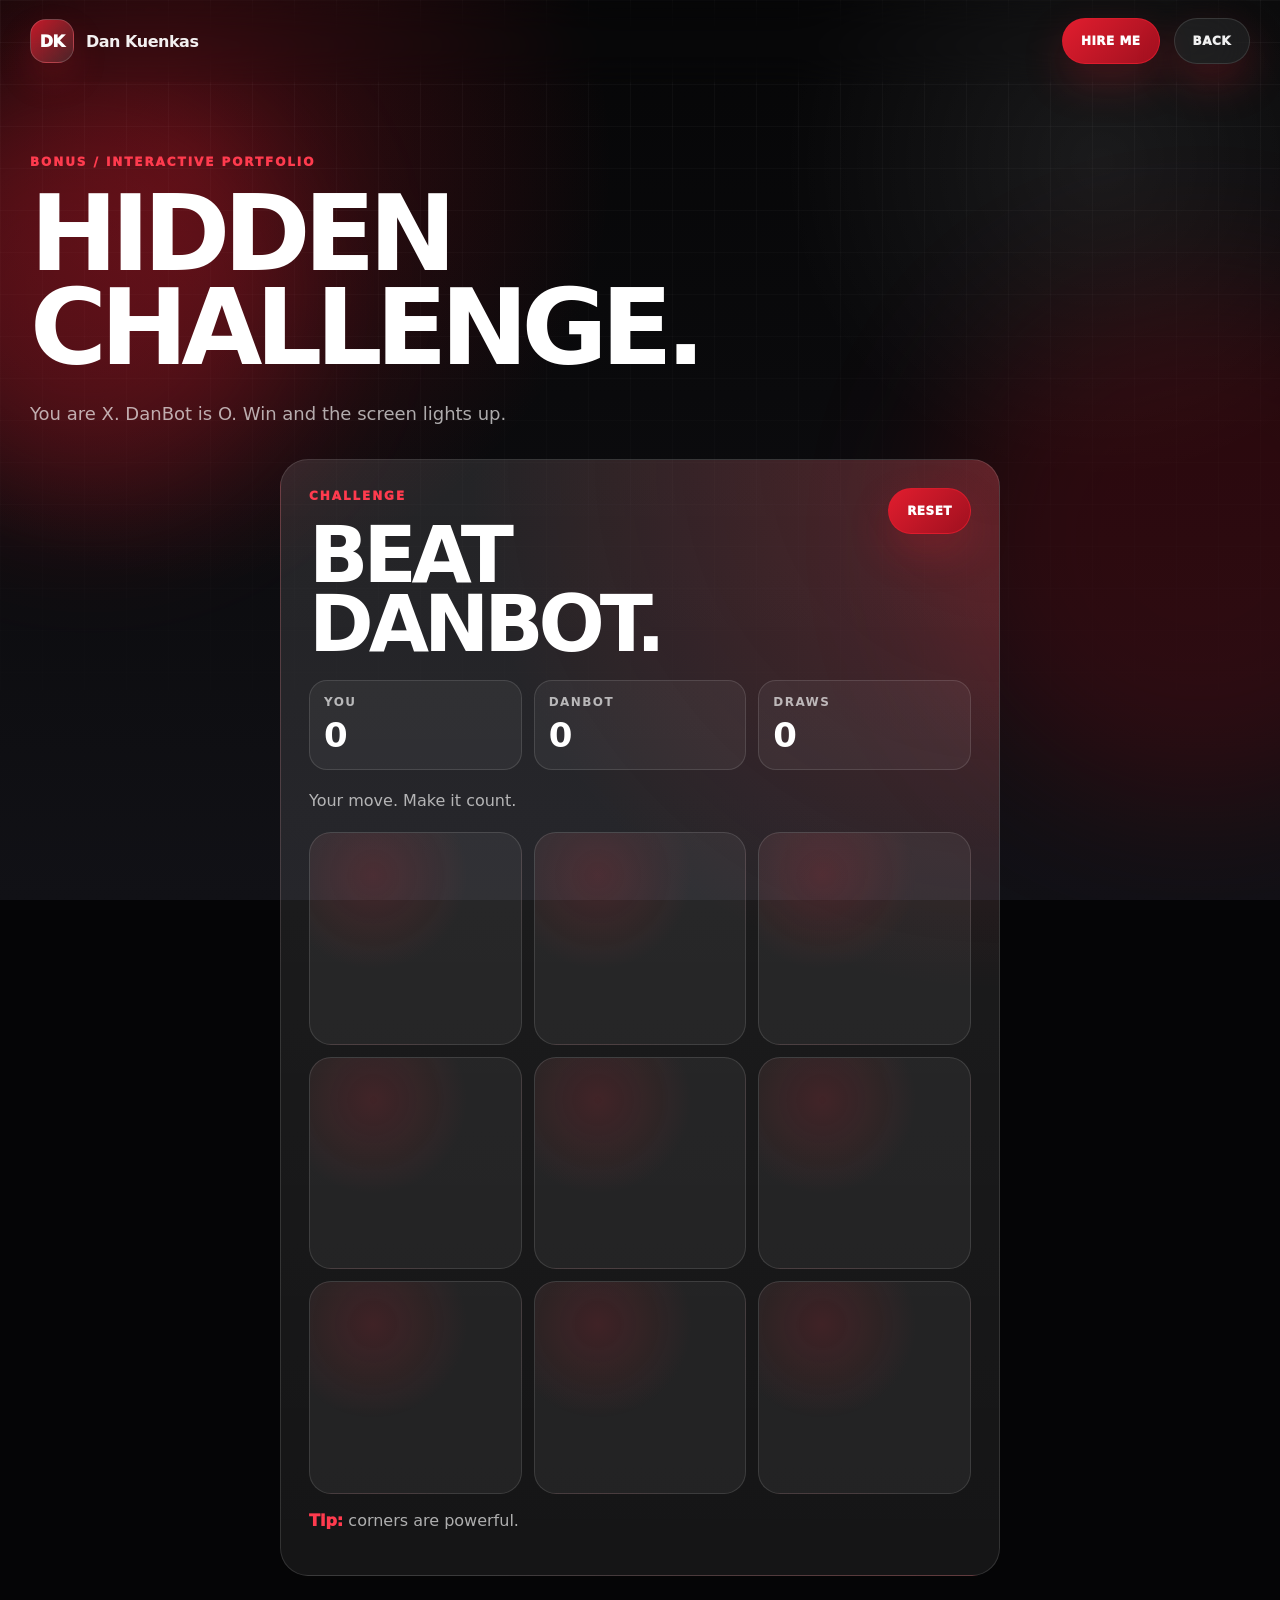
==== commit 9090d7b9: "Update play.html" ====
--- a/play.html
+++ b/play.html
@@ -5,7 +5,7 @@
   <meta name="viewport" content="width=device-width, initial-scale=1.0" />
   <meta name="description" content="Play tic-tac-toe against DanBot." />
   <title>Let’s Play | Dan Kuenkas</title>
-  <link rel="stylesheet" href="styles.css?v=16" />
+  <link rel="stylesheet" href="styles.css?v=17" />
 </head>
 <body data-page="play">
   <canvas class="confetti-canvas" id="confettiCanvas"></canvas>
@@ -33,10 +33,10 @@
 
   <main class="game-page">
     <section class="game-hero">
-      <p class="eyebrow reveal">Interactive challenge</p>
-      <h1 class="mega-title reveal delay-1">Beat me at tic-tac-toe.</h1>
+      <p class="eyebrow reveal">Bonus / Interactive portfolio</p>
+      <h1 class="mega-title reveal delay-1">Hidden challenge.</h1>
       <p class="hero-text reveal delay-2">
-        You are X. DanBot is O. Win and you get a glowing confetti blast.
+        You are X. DanBot is O. Win and the screen lights up.
       </p>
     </section>
 
@@ -44,8 +44,8 @@
       <div class="game-panel">
         <div class="game-top">
           <div>
-            <p class="eyebrow">Tic-Tac-Toe</p>
-            <h2>Let’s play.</h2>
+            <p class="eyebrow">Challenge</p>
+            <h2>Beat DanBot.</h2>
           </div>
           <button class="main-cta" id="resetGame" type="button">Reset</button>
         </div>
@@ -77,6 +77,6 @@
     </section>
   </main>
 
-  <script src="script.js?v=16"></script>
+  <script src="script.js?v=17"></script>
 </body>
 </html>
--- a/styles.css
+++ b/styles.css
@@ -1288,3 +1288,37 @@
   transform: none !important;
 }
 
+.pupil {
+  fill: var(--red);
+  filter: drop-shadow(0 0 10px rgba(225, 29, 46, 0.75));
+  transition: none !important;
+}
+
+.game-panel {
+  transform: none !important;
+  transition: border-color .22s ease, background .22s ease, box-shadow .22s ease !important;
+}
+
+.game-panel:hover {
+  transform: none !important;
+}
+
+.board,
+.cell,
+.game-status,
+.game-message,
+.scoreboard {
+  transform: none !important;
+}
+
+.cell:hover:not(:disabled) {
+  transform: scale(1.015) !important;
+}
+
+body[data-page="play"] .cursor-ring {
+  display: none !important;
+}
+
+body[data-page="play"] .magnetic-card {
+  transform: none !important;
+}
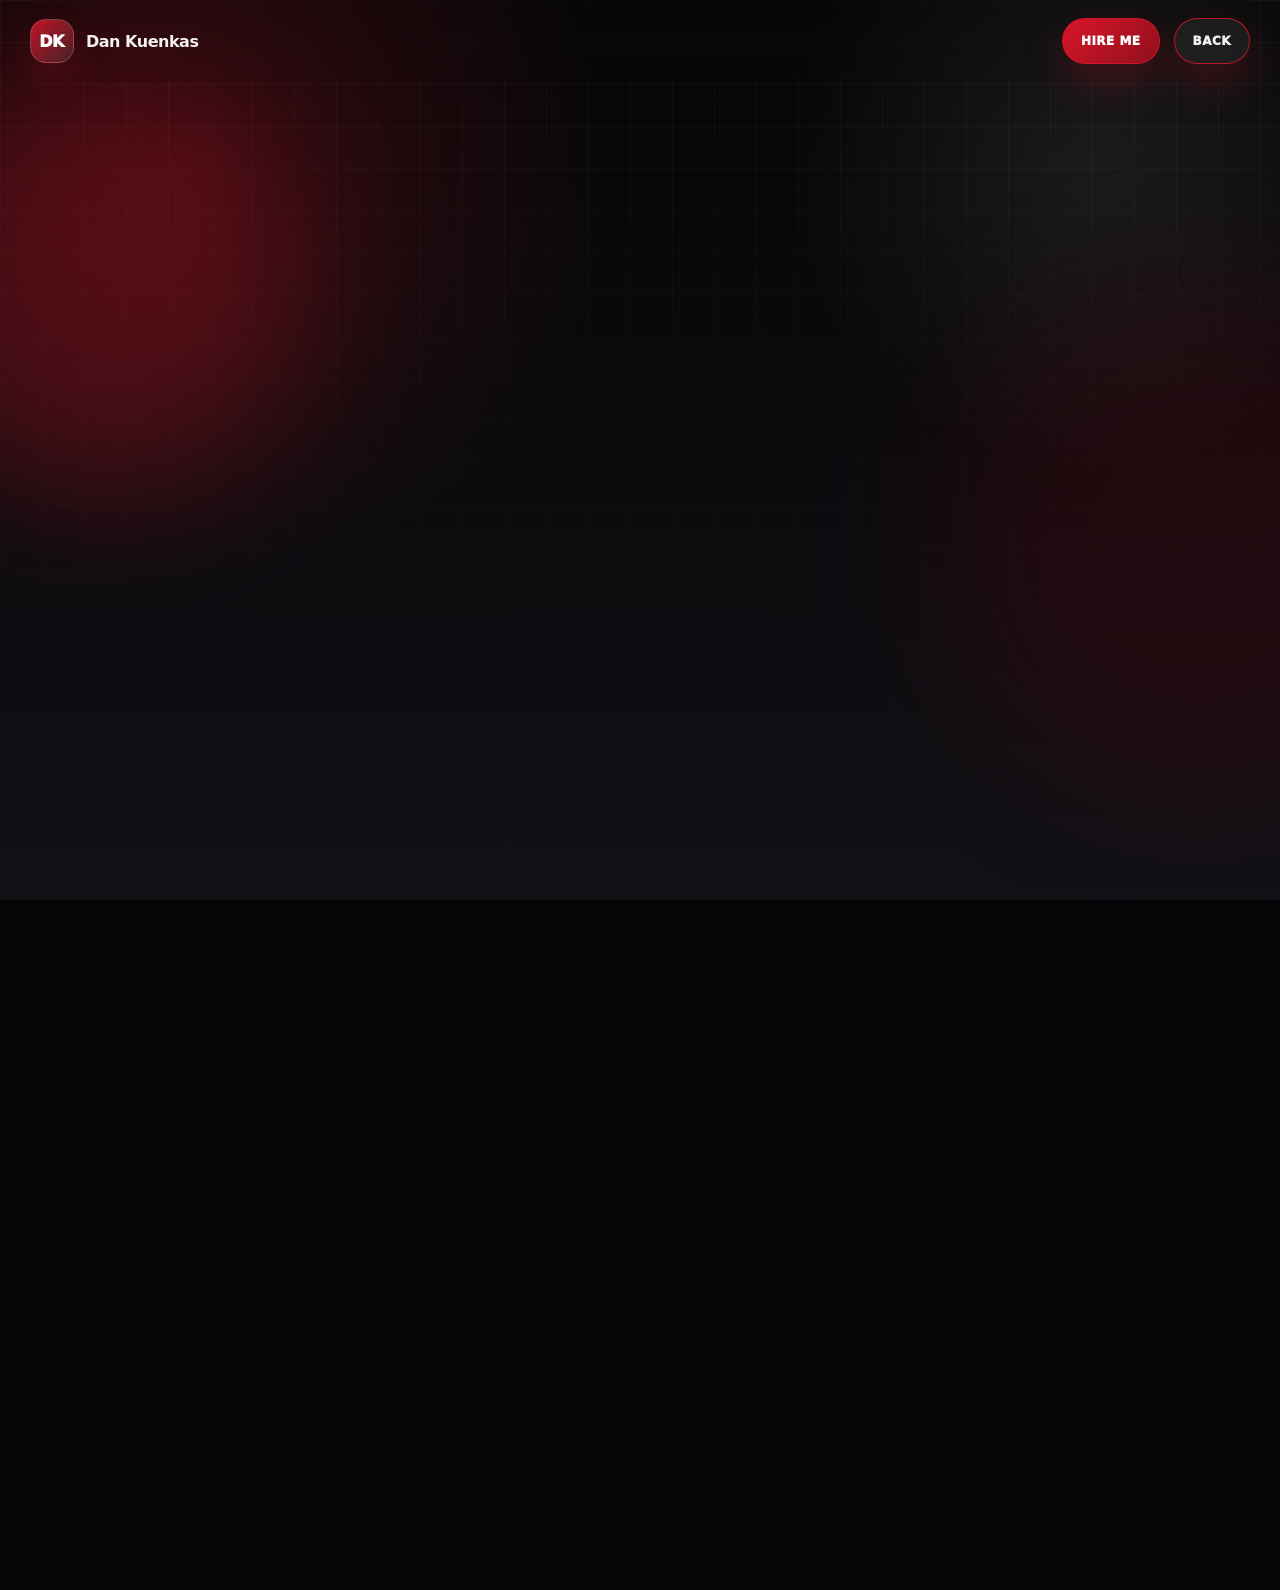
==== commit d5771119: "Update play.html" ====
--- a/play.html
+++ b/play.html
@@ -4,8 +4,11 @@
   <meta charset="UTF-8" />
   <meta name="viewport" content="width=device-width, initial-scale=1.0" />
   <meta name="description" content="Play tic-tac-toe against DanBot." />
+  <meta property="og:title" content="Let’s Play | Dan Kuenkas" />
+  <meta property="og:description" content="Play tic-tac-toe against DanBot." />
+  <meta property="og:image" content="https://danku2001.github.io/Portfolio/og-preview.png" />
   <title>Let’s Play | Dan Kuenkas</title>
-  <link rel="stylesheet" href="styles.css?v=17" />
+  <link rel="stylesheet" href="styles.css?v=22" />
 </head>
 <body data-page="play">
   <canvas class="confetti-canvas" id="confettiCanvas"></canvas>
@@ -26,7 +29,7 @@
     </a>
 
     <div class="top-actions">
-      <a class="hire-button" href="mailto:danku2001@gmail.com?subject=Software%20Development%20Opportunity&body=%F0%9F%A4%98%20Hi%20Dan%2C%20I'd%20like%20to%20hire%20you">Hire me</a>
+      <a class="hire-button" href="mailto:danku2001@gmail.com?subject=Software%20Development%20Opportunity&body=Hi%20Dan%2C%20I%20came%20across%20your%20portfolio%20and%20would%20like%20to%20connect.">Hire me</a>
       <a class="hire-button small-dark" href="index.html#projects">Back</a>
     </div>
   </header>
@@ -77,6 +80,6 @@
     </section>
   </main>
 
-  <script src="script.js?v=17"></script>
+  <script src="script.js?v=22"></script>
 </body>
 </html>
--- a/styles.css
+++ b/styles.css
@@ -1,10 +1,10 @@
- :root {
+:root {
   --bg: #050506;
   --bg-2: #0d0d10;
   --white: #ffffff;
-  --red: #e11d2e;
-  --red-2: #ff3b4e;
-  --dark-red: #7f0712;
+  --red: #d9162a;
+  --red-2: #ff3348;
+  --dark-red: #5f0710;
   --text: rgba(255, 255, 255, 0.94);
   --muted: rgba(255, 255, 255, 0.66);
   --muted-2: rgba(255, 255, 255, 0.42);
@@ -14,10 +14,11 @@
   --card-2: rgba(255, 255, 255, 0.105);
   --max: 1220px;
   --sans: Inter, ui-sans-serif, system-ui, -apple-system, BlinkMacSystemFont, "Segoe UI", Arial, sans-serif;
-  --display: Impact, Haettenschweiler, "Arial Black", var(--sans);
-}
-
-* { box-sizing: border-box; }
+}
+
+* {
+  box-sizing: border-box;
+}
 
 html {
   scroll-behavior: smooth;
@@ -34,10 +35,18 @@
   overflow-x: hidden;
 }
 
-body.menu-open { overflow: hidden; }
-
-a { color: inherit; text-decoration: none; }
-button { font: inherit; }
+body.menu-open {
+  overflow: hidden;
+}
+
+a {
+  color: inherit;
+  text-decoration: none;
+}
+
+button {
+  font: inherit;
+}
 
 .loader {
   position: fixed;
@@ -52,11 +61,11 @@
 }
 
 .loader span {
-  font-family: var(--display);
   font-size: clamp(58px, 10vw, 136px);
   color: var(--white);
-  letter-spacing: -0.06em;
-  text-shadow: 0 0 40px rgba(225, 29, 46, 0.36);
+  letter-spacing: -0.08em;
+  font-weight: 950;
+  text-shadow: 0 0 40px rgba(217, 22, 42, 0.36);
 }
 
 .loader p {
@@ -79,7 +88,7 @@
   z-index: 150;
   width: 26px;
   height: 26px;
-  border: 1px solid rgba(255, 59, 78, 0.9);
+  border: 1px solid rgba(255, 51, 72, 0.9);
   border-radius: 999px;
   transform: translate(-50%, -50%);
   pointer-events: none;
@@ -95,7 +104,7 @@
   height: 4px;
   width: 0%;
   background: linear-gradient(90deg, var(--red), var(--white), var(--red-2));
-  box-shadow: 0 0 22px rgba(225, 29, 46, 0.7);
+  box-shadow: 0 0 22px rgba(217, 22, 42, 0.7);
 }
 
 .background {
@@ -104,7 +113,7 @@
   z-index: -3;
   overflow: hidden;
   background:
-    radial-gradient(circle at 15% 18%, rgba(225, 29, 46, 0.24), transparent 32%),
+    radial-gradient(circle at 15% 18%, rgba(217, 22, 42, 0.22), transparent 32%),
     radial-gradient(circle at 86% 18%, rgba(255, 255, 255, 0.08), transparent 24%),
     linear-gradient(180deg, #060607 0%, #0a0a0c 44%, #111116 100%);
 }
@@ -123,19 +132,21 @@
   position: absolute;
   inset: -100% 0 auto;
   height: 100%;
-  background: linear-gradient(180deg, transparent, rgba(225,29,46,.08), transparent);
-  animation: scan 6s linear infinite;
+  background: linear-gradient(180deg, transparent, rgba(217, 22, 42, 0.06), transparent);
+  animation: scan 7s linear infinite;
 }
 
 @keyframes scan {
-  to { transform: translateY(220%); }
+  to {
+    transform: translateY(220%);
+  }
 }
 
 .bg-orb {
   position: absolute;
   border-radius: 999px;
   filter: blur(70px);
-  opacity: 0.28;
+  opacity: 0.24;
   animation: drift 12s ease-in-out infinite alternate;
 }
 
@@ -157,7 +168,9 @@
 }
 
 @keyframes drift {
-  to { transform: translate3d(48px, 34px, 0) scale(1.05); }
+  to {
+    transform: translate3d(48px, 34px, 0) scale(1.05);
+  }
 }
 
 .topbar {
@@ -181,7 +194,6 @@
   letter-spacing: -0.03em;
 }
 
-.brand span,
 .brand-mark {
   display: grid;
   place-items: center;
@@ -190,8 +202,8 @@
   border: 1px solid rgba(255,255,255,0.16);
   border-radius: 16px;
   color: var(--white);
-  background: linear-gradient(135deg, rgba(225,29,46,0.85), rgba(255,255,255,0.1));
-  box-shadow: 0 16px 34px rgba(225, 29, 46, 0.18);
+  background: linear-gradient(135deg, rgba(217,22,42,0.88), rgba(255,255,255,0.1));
+  box-shadow: 0 16px 34px rgba(217, 22, 42, 0.18);
 }
 
 .quick-nav {
@@ -200,7 +212,7 @@
   padding: 7px;
   border: 1px solid var(--line);
   border-radius: 999px;
-  background: rgba(255,255,255,.04);
+  background: rgba(255,255,255,0.04);
 }
 
 .quick-nav a {
@@ -214,7 +226,7 @@
 
 .quick-nav a:hover {
   color: white;
-  background: rgba(225,29,46,.18);
+  background: rgba(217,22,42,0.18);
 }
 
 .top-actions {
@@ -223,13 +235,12 @@
   gap: 14px;
 }
 
+.hire-button,
 .hire-btn,
-.hire-button,
 .main-cta,
-.play-cta,
 .ghost-cta,
+.menu-button,
 .menu-btn,
-.menu-button,
 .secondary-action,
 .primary-action,
 .small-dark {
@@ -243,63 +254,56 @@
   letter-spacing: 0.04em;
   text-transform: uppercase;
   font-size: 12px;
+  border: 1px solid var(--line);
+  cursor: pointer;
   transition: transform 0.2s ease, box-shadow 0.2s ease, border-color 0.2s ease, background 0.2s ease;
 }
 
+.hire-button,
 .hire-btn,
-.hire-button,
 .main-cta,
 .primary-action {
   color: white;
-  border: 1px solid rgba(225,29,46,0.82);
-  background: linear-gradient(135deg, var(--red), #9f101f);
-  box-shadow: 0 18px 42px rgba(225, 29, 46, 0.24);
-}
-
-.play-cta {
-  color: #09090a;
-  border: 1px solid rgba(255,255,255,0.9);
-  background: white;
-  box-shadow: 0 18px 42px rgba(255,255,255,0.14);
+  border-color: rgba(217,22,42,0.82);
+  background: linear-gradient(135deg, var(--red), #8f101c);
+  box-shadow: 0 18px 42px rgba(217, 22, 42, 0.24);
 }
 
 .ghost-cta,
 .secondary-action,
+.menu-button,
 .menu-btn,
-.menu-button,
 .small-dark {
   color: var(--text);
-  border: 1px solid var(--line);
   background: rgba(255,255,255,0.06);
 }
 
+.hire-button:hover,
 .hire-btn:hover,
-.hire-button:hover,
 .main-cta:hover,
-.play-cta:hover,
 .ghost-cta:hover,
 .secondary-action:hover,
+.menu-button:hover,
 .menu-btn:hover,
-.menu-button:hover {
+.primary-action:hover {
   transform: translateY(-3px);
-  box-shadow: 0 20px 46px rgba(225, 29, 46, 0.22);
+  box-shadow: 0 20px 46px rgba(217, 22, 42, 0.22);
   border-color: rgba(255,255,255,0.34);
 }
 
-.menu-btn,
-.menu-button {
+.menu-button,
+.menu-btn {
   gap: 10px;
   border: none;
-  cursor: pointer;
-}
-
-.menu-btn span,
-.menu-button span:first-child {
+}
+
+.menu-button span:first-child,
+.menu-btn span:first-child {
   width: 12px;
   height: 12px;
   border-radius: 99px;
   background: var(--red);
-  box-shadow: 0 0 22px rgba(225, 29, 46, 0.85);
+  box-shadow: 0 0 22px rgba(217, 22, 42, 0.85);
 }
 
 .menu-overlay {
@@ -307,7 +311,7 @@
   inset: 0;
   z-index: 130;
   background:
-    radial-gradient(circle at 15% 18%, rgba(225,29,46,0.22), transparent 32%),
+    radial-gradient(circle at 15% 18%, rgba(217,22,42,0.22), transparent 32%),
     #08080a;
   transform: translateY(-100%);
   opacity: 0;
@@ -321,8 +325,7 @@
   pointer-events: auto;
 }
 
-.menu-shell,
-.menu-panel {
+.menu-shell {
   width: min(var(--max), calc(100% - 38px));
   min-height: 100vh;
   margin: 0 auto;
@@ -332,8 +335,7 @@
 }
 
 .menu-top,
-.menu-footer,
-.menu-socials {
+.menu-footer {
   display: flex;
   align-items: center;
   justify-content: space-between;
@@ -354,49 +356,42 @@
   letter-spacing: 0.15em;
 }
 
-.menu-list,
-.menu-nav {
+.menu-list {
   display: grid;
   gap: 4px;
   margin: auto 0;
 }
 
-.menu-list a,
-.menu-nav a {
+.menu-list a {
   width: fit-content;
   position: relative;
-  font-family: var(--display);
   font-size: clamp(54px, 12vw, 150px);
   line-height: 0.88;
   letter-spacing: -0.085em;
   color: var(--white);
+  font-weight: 950;
   transition: transform 0.22s ease, color 0.22s ease;
 }
 
-.menu-list a span,
-.menu-nav a::before {
+.menu-list a span {
   color: var(--red);
-  font-family: var(--sans);
   font-size: 12px;
   letter-spacing: 0.12em;
   margin-right: 16px;
 }
 
-.menu-list a:hover,
-.menu-nav a:hover {
+.menu-list a:hover {
   transform: translateX(24px);
   color: var(--red-2);
 }
 
-.menu-footer,
-.menu-socials {
+.menu-footer {
   justify-content: flex-start;
   gap: 12px;
   flex-wrap: wrap;
 }
 
-.menu-footer a,
-.menu-socials a {
+.menu-footer a {
   border: 1px solid var(--line);
   border-radius: 999px;
   padding: 10px 13px;
@@ -410,8 +405,8 @@
   margin: 0 auto;
   padding: 52px 0 84px;
   display: grid;
-  grid-template-columns: minmax(0, 1fr) minmax(300px, 440px);
-  gap: 48px;
+  grid-template-columns: minmax(0, 1fr) minmax(300px, 430px);
+  gap: 62px;
   align-items: center;
 }
 
@@ -426,28 +421,37 @@
 }
 
 .mega-title,
+.hero-title,
+h2,
+.project-card h3,
+.case-card h2,
+.project-hero h1 {
+  font-family: var(--sans);
+  font-weight: 950;
+  letter-spacing: -0.075em;
+}
+
+.mega-title,
 .hero-title {
   margin: 0 0 22px;
-  max-width: 850px;
-  font-family: var(--display);
-  font-size: clamp(58px, 8.2vw, 118px);
-  line-height: 0.9;
-  letter-spacing: -0.065em;
+  max-width: 860px;
+  font-size: clamp(54px, 7.6vw, 102px);
+  line-height: 0.96;
   color: var(--white);
-  text-transform: uppercase;
   text-wrap: balance;
 }
 
 .hero-text {
-  max-width: 660px;
+  max-width: 690px;
   margin: 0;
-  color: var(--muted);
+  color: rgba(255, 255, 255, 0.72);
   font-size: 18px;
   line-height: 1.75;
 }
 
 .hero-actions,
-.contact-actions {
+.contact-actions,
+.page-actions {
   display: flex;
   gap: 12px;
   flex-wrap: wrap;
@@ -456,77 +460,108 @@
 
 .portrait-panel {
   position: relative;
-  min-height: 520px;
+  min-height: 500px;
   border: 1px solid rgba(255,255,255,0.13);
-  border-radius: 32px;
+  border-radius: 36px;
   display: grid;
   place-items: center;
   overflow: hidden;
   background:
-    radial-gradient(circle at 50% 15%, rgba(225,29,46,0.24), transparent 36%),
-    linear-gradient(180deg, rgba(255,255,255,0.1), rgba(255,255,255,0.035));
+    radial-gradient(circle at 50% 20%, rgba(217, 22, 42, 0.20), transparent 34%),
+    radial-gradient(circle at 82% 78%, rgba(255, 255, 255, 0.08), transparent 34%),
+    linear-gradient(180deg, rgba(255,255,255,0.10), rgba(255,255,255,0.035));
   box-shadow: 0 34px 90px rgba(0,0,0,0.4);
 }
 
-.portrait-label {
+.portrait-panel::before {
+  content: "";
   position: absolute;
-  left: 22px;
-  top: 22px;
-  z-index: 2;
-  color: var(--muted);
-  font-size: 11px;
-  letter-spacing: .14em;
-  text-transform: uppercase;
-}
-
-.portrait-stats {
+  inset: 18px;
+  border: 1px solid rgba(255, 255, 255, 0.10);
+  border-radius: 26px;
+  pointer-events: none;
+}
+
+.portrait-halo {
   position: absolute;
-  left: 22px;
-  bottom: 20px;
-  right: 22px;
-  z-index: 2;
-  display: flex;
-  gap: 8px;
-  flex-wrap: wrap;
-}
-
-.portrait-stats span {
-  color: var(--muted);
-  border: 1px solid var(--line);
+  width: 280px;
+  height: 280px;
   border-radius: 999px;
-  padding: 7px 10px;
-  background: rgba(0,0,0,.22);
-  font-size: 11px;
-  letter-spacing: .12em;
-  text-transform: uppercase;
+  background: radial-gradient(circle, rgba(217,22,42,0.18), transparent 64%);
+  filter: blur(4px);
+  animation: haloPulse 3.2s ease-in-out infinite alternate;
+}
+
+@keyframes haloPulse {
+  to {
+    transform: scale(1.08);
+    opacity: 0.72;
+  }
 }
 
 .line-portrait {
   position: relative;
   z-index: 2;
-  width: min(96%, 390px);
-  filter: drop-shadow(0 18px 30px rgba(225,29,46,0.16));
+  width: min(94%, 370px);
+  opacity: 0.95;
+  filter: drop-shadow(0 18px 30px rgba(217,22,42,0.14));
 }
 
 .p-line {
   fill: none;
   stroke: url(#strokeRed);
-  stroke-width: 4;
+  stroke-width: 3.5;
   stroke-linecap: round;
   stroke-linejoin: round;
   opacity: 0.94;
 }
 
-.p-line.heavy { stroke-width: 6; }
-.p-line.soft { opacity: 0.6; }
-.p-line.red,
-.p-line.accent { stroke: var(--red-2); }
-.p-line.glasses { stroke: #ffffff; }
-.p-line.beard { stroke: rgba(255,255,255,0.58); }
-.p-line.shirt { stroke: rgba(255,255,255,0.7); }
+.p-line.heavy {
+  stroke-width: 5;
+}
+
+.p-line.soft {
+  opacity: 0.52;
+}
+
+.p-line.brow {
+  stroke: rgba(255,255,255,0.78);
+  stroke-width: 5;
+}
+
+.p-line.glasses {
+  stroke: rgba(255, 255, 255, 0.82);
+}
+
+.p-line.smile,
+.p-line.red {
+  stroke: var(--red-2);
+  stroke-width: 4;
+}
+
+.p-line.beard {
+  stroke: rgba(255,255,255,0.58);
+}
+
+.p-line.beard-soft {
+  stroke: rgba(255,255,255,0.42);
+}
+
+.p-line.shirt {
+  stroke: rgba(255,255,255,0.7);
+}
+
+.p-line.accent {
+  stroke: var(--red-2);
+}
+
+.face-fill {
+  fill: rgba(255,255,255,0.035);
+  stroke: none;
+}
 
 .hair-fill {
-  fill: rgba(255,255,255,0.08);
+  fill: rgba(255,255,255,0.075);
   stroke: rgba(255,255,255,0.82);
   stroke-width: 3;
   stroke-linejoin: round;
@@ -540,8 +575,8 @@
 
 .pupil {
   fill: var(--red);
-  filter: drop-shadow(0 0 10px rgba(225,29,46,0.75));
-  transition: cx 0.06s linear, cy 0.06s linear;
+  filter: drop-shadow(0 0 10px rgba(217,22,42,0.75));
+  transition: none !important;
 }
 
 .scroll-hint {
@@ -566,7 +601,10 @@
 }
 
 @keyframes scrollLine {
-  to { width: 70px; background: var(--red); }
+  to {
+    width: 70px;
+    background: var(--red);
+  }
 }
 
 .ticker {
@@ -592,7 +630,9 @@
 }
 
 @keyframes marquee {
-  to { transform: translateX(-50%); }
+  to {
+    transform: translateX(-50%);
+  }
 }
 
 .section {
@@ -610,18 +650,15 @@
 
 h2 {
   margin: 0;
-  font-family: var(--display);
-  font-size: clamp(48px, 7.2vw, 100px);
-  line-height: 0.88;
-  letter-spacing: -0.065em;
+  font-size: clamp(44px, 6.4vw, 82px);
+  line-height: 0.94;
   color: var(--white);
-  text-transform: uppercase;
   text-wrap: balance;
 }
 
 .project-grid {
   display: grid;
-  grid-template-columns: repeat(4, minmax(0, 1fr));
+  grid-template-columns: repeat(3, minmax(0, 1fr));
   gap: 16px;
 }
 
@@ -629,39 +666,30 @@
 .mini-card,
 .skills-grid article,
 .contact-card,
-.game-panel {
+.game-panel,
+.case-card {
   border: 1px solid var(--line);
   background: linear-gradient(180deg, var(--card-2), var(--card));
   border-radius: 28px;
   padding: 22px;
-  transition: transform .22s ease, border-color .22s ease, background .22s ease;
+  transition: transform .22s ease, border-color .22s ease, background .22s ease, box-shadow .22s ease;
 }
 
 .project-card {
-  min-height: 270px;
+  min-height: 250px;
   display: flex;
   flex-direction: column;
   overflow: hidden;
-}
-
-.project-card.featured {
-  grid-column: span 2;
-}
-
-.project-card.game-card {
-  background:
-    radial-gradient(circle at 10% 0, rgba(225,29,46,.32), transparent 44%),
-    linear-gradient(180deg, var(--card-2), var(--card));
 }
 
 .project-card:hover,
 .mini-card:hover,
 .skills-grid article:hover,
 .contact-card:hover,
-.game-panel:hover {
+.case-card:hover {
   transform: translateY(-6px);
-  border-color: rgba(225,29,46,.42);
-  background: linear-gradient(180deg, rgba(225,29,46,.14), rgba(255,255,255,.055));
+  border-color: rgba(217,22,42,.42);
+  background: linear-gradient(180deg, rgba(217,22,42,.14), rgba(255,255,255,.055));
 }
 
 .project-card span {
@@ -674,11 +702,9 @@
 
 .project-card h3 {
   margin: 38px 0 12px;
-  font-family: var(--display);
-  font-size: clamp(26px, 3vw, 42px);
-  line-height: .94;
-  letter-spacing: -.055em;
-  text-transform: uppercase;
+  font-size: clamp(26px, 3vw, 40px);
+  line-height: .98;
+  color: var(--white);
 }
 
 .project-card p {
@@ -772,7 +798,10 @@
   line-height: 1.75;
 }
 
-.timeline ul { margin: 0; padding-left: 18px; }
+.timeline ul {
+  margin: 0;
+  padding-left: 18px;
+}
 
 .tag-cloud {
   display: flex;
@@ -806,149 +835,19 @@
 .contact-card {
   padding: clamp(28px, 6vw, 64px);
   background:
-    radial-gradient(circle at 0 0, rgba(225,29,46,0.22), transparent 40%),
+    radial-gradient(circle at 0 0, rgba(217,22,42,0.22), transparent 40%),
     linear-gradient(180deg, rgba(255,255,255,0.1), rgba(255,255,255,0.045));
 }
 
-.contact-card h2 { max-width: 860px; }
+.contact-card h2 {
+  max-width: 860px;
+}
+
 .contact-card p {
   max-width: 760px;
   color: var(--muted);
   font-size: 18px;
   line-height: 1.75;
-}
-
-
-.confetti-canvas {
-  position: fixed;
-  inset: 0;
-  z-index: 140;
-  pointer-events: none;
-}
-
-.game-page {
-  width: min(var(--max), calc(100% - 38px));
-  margin: 0 auto;
-  padding-bottom: 80px;
-}
-
-.game-hero {
-  padding: 72px 0 30px;
-}
-
-.game-shell {
-  display: grid;
-  place-items: center;
-}
-
-.game-panel {
-  width: min(720px, 100%);
-  padding: 28px;
-  background:
-    radial-gradient(circle at 100% 0, rgba(225,29,46,.24), transparent 40%),
-    linear-gradient(180deg, var(--card-2), var(--card));
-}
-
-.game-top {
-  display: flex;
-  align-items: start;
-  justify-content: space-between;
-  gap: 18px;
-  margin-bottom: 22px;
-}
-
-.game-top h2 {
-  font-size: clamp(44px, 7vw, 78px);
-}
-
-.scoreboard {
-  display: grid;
-  grid-template-columns: repeat(3, 1fr);
-  gap: 12px;
-  margin-bottom: 18px;
-}
-
-.scoreboard div {
-  border: 1px solid var(--line);
-  border-radius: 18px;
-  padding: 14px;
-  background: rgba(255,255,255,.05);
-}
-
-.scoreboard span {
-  display: block;
-  color: var(--muted);
-  font-size: 12px;
-  text-transform: uppercase;
-  letter-spacing: .12em;
-  font-weight: 900;
-}
-
-.scoreboard strong {
-  display: block;
-  margin-top: 6px;
-  font-size: 34px;
-  color: white;
-}
-
-.game-status,
-.game-message {
-  color: var(--muted);
-  line-height: 1.6;
-  margin: 14px 0;
-}
-
-.game-message span {
-  color: var(--red-2);
-  font-weight: 950;
-}
-
-.board {
-  display: grid;
-  grid-template-columns: repeat(3, 1fr);
-  gap: 12px;
-  margin-top: 18px;
-}
-
-.cell {
-  aspect-ratio: 1;
-  border: 1px solid var(--line);
-  border-radius: 22px;
-  background:
-    radial-gradient(circle at 30% 20%, rgba(225,29,46,.15), transparent 42%),
-    rgba(255,255,255,.055);
-  color: white;
-  font-family: var(--display);
-  font-size: clamp(52px, 12vw, 96px);
-  line-height: 1;
-  cursor: pointer;
-  transition: transform .16s ease, border-color .16s ease, background .16s ease, box-shadow .16s ease;
-}
-
-.cell:hover:not(:disabled) {
-  transform: translateY(-4px) scale(1.02);
-  border-color: rgba(225,29,46,.6);
-  box-shadow: 0 18px 42px rgba(225,29,46,.16);
-}
-
-.cell:disabled {
-  cursor: default;
-}
-
-.cell.x {
-  color: white;
-  text-shadow: 0 0 24px rgba(255,255,255,.25);
-}
-
-.cell.o {
-  color: var(--red-2);
-  text-shadow: 0 0 24px rgba(225,29,46,.58);
-}
-
-.cell.winning {
-  background: rgba(225,29,46,.32);
-  border-color: rgba(255,255,255,.5);
-  box-shadow: 0 0 40px rgba(225,29,46,.45);
 }
 
 .footer {
@@ -963,6 +862,98 @@
   gap: 18px;
 }
 
+.footer-actions {
+  display: inline-flex;
+  align-items: center;
+  gap: 16px;
+}
+
+.egg-trigger {
+  border: 1px solid rgba(255, 51, 72, 0.72);
+  border-radius: 999px;
+  background: rgba(255, 51, 72, 0.15);
+  cursor: pointer;
+  box-shadow: 0 0 18px rgba(255, 51, 72, 0.22);
+  transition: transform .2s ease, background .2s ease, box-shadow .2s ease, color .2s ease;
+}
+
+.visible-egg {
+  width: auto;
+  height: 34px;
+  display: inline-flex;
+  align-items: center;
+  gap: 8px;
+  padding: 0 12px;
+  color: var(--muted);
+  font-size: 11px;
+  font-weight: 950;
+  letter-spacing: 0.12em;
+  text-transform: uppercase;
+  background: rgba(255, 255, 255, 0.055);
+}
+
+.visible-egg span {
+  width: 8px;
+  height: 8px;
+  display: inline-block;
+  border-radius: 999px;
+  background: var(--red);
+  box-shadow: 0 0 18px rgba(255, 51, 72, 0.65);
+}
+
+.visible-egg:hover {
+  color: white;
+  transform: translateY(-2px);
+  background: rgba(255, 51, 72, 0.18);
+}
+
+.egg-panel {
+  position: fixed;
+  inset: 0;
+  z-index: 160;
+  display: grid;
+  place-items: center;
+  padding: 22px;
+  background: rgba(0, 0, 0, 0.72);
+  backdrop-filter: blur(16px);
+  opacity: 0;
+  pointer-events: none;
+  transition: opacity .25s ease;
+}
+
+.egg-panel.is-open {
+  opacity: 1;
+  pointer-events: auto;
+}
+
+.egg-card {
+  width: min(620px, 100%);
+  border: 1px solid var(--line);
+  border-radius: 30px;
+  padding: clamp(24px, 5vw, 42px);
+  background:
+    radial-gradient(circle at 0 0, rgba(217, 22, 42, 0.28), transparent 42%),
+    linear-gradient(180deg, rgba(255,255,255,0.13), rgba(255,255,255,0.055));
+  box-shadow: 0 34px 100px rgba(0,0,0,.55);
+}
+
+.egg-card h2 {
+  margin-bottom: 16px;
+  font-size: clamp(36px, 6vw, 64px);
+}
+
+.egg-card p {
+  color: var(--muted);
+  line-height: 1.75;
+}
+
+.egg-actions {
+  display: flex;
+  gap: 12px;
+  flex-wrap: wrap;
+  margin-top: 24px;
+}
+
 .reveal {
   opacity: 1;
   transform: none;
@@ -981,15 +972,22 @@
   filter: blur(0);
 }
 
-.delay-1 { transition-delay: .08s; }
-.delay-2 { transition-delay: .16s; }
-.delay-3 { transition-delay: .24s; }
+.delay-1 {
+  transition-delay: .08s;
+}
+
+.delay-2 {
+  transition-delay: .16s;
+}
+
+.delay-3 {
+  transition-delay: .24s;
+}
 
 .power-scene {
   transform: translateY(var(--scene-y, 0));
   transition: transform .08s linear;
 }
-
 
 .project-hero {
   width: min(var(--max), calc(100% - 38px));
@@ -999,12 +997,9 @@
 
 .project-hero h1 {
   margin: 0 0 22px;
-  font-family: var(--display);
   font-size: clamp(54px, 8vw, 110px);
-  line-height: .88;
-  letter-spacing: -.065em;
+  line-height: .9;
   color: var(--white);
-  text-transform: uppercase;
 }
 
 .project-hero p {
@@ -1033,13 +1028,6 @@
   text-transform: uppercase;
 }
 
-.page-actions {
-  display: flex;
-  gap: 12px;
-  flex-wrap: wrap;
-  margin-top: 28px;
-}
-
 .case-layout {
   width: min(var(--max), calc(100% - 38px));
   margin: 0 auto;
@@ -1049,20 +1037,10 @@
   gap: 18px;
 }
 
-.case-card {
-  border: 1px solid var(--line);
-  background: linear-gradient(180deg, var(--card-2), var(--card));
-  border-radius: 26px;
-  padding: 24px;
-}
-
 .case-card h2 {
-  font-family: var(--display);
   font-size: 42px;
   line-height: .95;
-  letter-spacing: -.055em;
   color: var(--white);
-  text-transform: uppercase;
 }
 
 .case-card p,
@@ -1071,7 +1049,10 @@
   line-height: 1.75;
 }
 
-.case-card ul { margin: 0; padding-left: 18px; }
+.case-card ul {
+  margin: 0;
+  padding-left: 18px;
+}
 
 .fact-list {
   display: grid;
@@ -1091,8 +1072,163 @@
   color: var(--white);
 }
 
-.fact span { color: var(--muted); }
-.case-stack { display: grid; gap: 14px; }
+.fact span {
+  color: var(--muted);
+}
+
+.case-stack {
+  display: grid;
+  gap: 14px;
+}
+
+.confetti-canvas {
+  position: fixed;
+  inset: 0;
+  z-index: 140;
+  pointer-events: none;
+}
+
+.game-page {
+  width: min(var(--max), calc(100% - 38px));
+  margin: 0 auto;
+  padding-bottom: 80px;
+}
+
+.game-hero {
+  padding: 72px 0 30px;
+}
+
+.game-shell {
+  display: grid;
+  place-items: center;
+}
+
+.game-panel {
+  width: min(720px, 100%);
+  padding: 28px;
+  background:
+    radial-gradient(circle at 100% 0, rgba(217,22,42,.24), transparent 40%),
+    linear-gradient(180deg, var(--card-2), var(--card));
+  transform: none !important;
+  transition: border-color .22s ease, background .22s ease, box-shadow .22s ease !important;
+}
+
+.game-panel:hover {
+  transform: none !important;
+}
+
+.game-top {
+  display: flex;
+  align-items: start;
+  justify-content: space-between;
+  gap: 18px;
+  margin-bottom: 22px;
+}
+
+.game-top h2 {
+  font-size: clamp(44px, 7vw, 78px);
+}
+
+.scoreboard {
+  display: grid;
+  grid-template-columns: repeat(3, 1fr);
+  gap: 12px;
+  margin-bottom: 18px;
+  transform: none !important;
+}
+
+.scoreboard div {
+  border: 1px solid var(--line);
+  border-radius: 18px;
+  padding: 14px;
+  background: rgba(255,255,255,.05);
+}
+
+.scoreboard span {
+  display: block;
+  color: var(--muted);
+  font-size: 12px;
+  text-transform: uppercase;
+  letter-spacing: .12em;
+  font-weight: 900;
+}
+
+.scoreboard strong {
+  display: block;
+  margin-top: 6px;
+  font-size: 34px;
+  color: white;
+}
+
+.game-status,
+.game-message {
+  color: var(--muted);
+  line-height: 1.6;
+  margin: 14px 0;
+  transform: none !important;
+}
+
+.game-message span {
+  color: var(--red-2);
+  font-weight: 950;
+}
+
+.board {
+  display: grid;
+  grid-template-columns: repeat(3, 1fr);
+  gap: 12px;
+  margin-top: 18px;
+  transform: none !important;
+}
+
+.cell {
+  aspect-ratio: 1;
+  border: 1px solid var(--line);
+  border-radius: 22px;
+  background:
+    radial-gradient(circle at 30% 20%, rgba(217,22,42,.15), transparent 42%),
+    rgba(255,255,255,.055);
+  color: white;
+  font-size: clamp(52px, 12vw, 96px);
+  font-weight: 950;
+  line-height: 1;
+  cursor: pointer;
+  transition: transform .16s ease, border-color .16s ease, background .16s ease, box-shadow .16s ease;
+}
+
+.cell:hover:not(:disabled) {
+  transform: scale(1.012) !important;
+  border-color: rgba(217,22,42,.6);
+  box-shadow: 0 18px 42px rgba(217,22,42,.16);
+}
+
+.cell:disabled {
+  cursor: default;
+}
+
+.cell.x {
+  color: white;
+  text-shadow: 0 0 24px rgba(255,255,255,.25);
+}
+
+.cell.o {
+  color: var(--red-2);
+  text-shadow: 0 0 24px rgba(217,22,42,.58);
+}
+
+.cell.winning {
+  background: rgba(217,22,42,.32);
+  border-color: rgba(255,255,255,.5);
+  box-shadow: 0 0 40px rgba(217,22,42,.45);
+}
+
+body[data-page="play"] .cursor-ring {
+  display: none !important;
+}
+
+body[data-page="play"] .magnetic-card {
+  transform: none !important;
+}
 
 @media (max-width: 1040px) {
   .hero,
@@ -1104,10 +1240,6 @@
   .project-grid,
   .skills-grid {
     grid-template-columns: repeat(2, minmax(0, 1fr));
-  }
-
-  .project-card.featured {
-    grid-column: span 1;
   }
 
   .focus-grid {
@@ -1139,27 +1271,32 @@
     display: none;
   }
 
-  .top-actions { gap: 10px; }
-
+  .top-actions {
+    gap: 10px;
+  }
+
+  .hire-button,
   .hire-btn,
-  .hire-button,
+  .menu-button,
   .menu-btn,
-  .menu-button,
   .small-dark {
     min-height: 40px;
     padding: 0 12px;
     font-size: 11px;
   }
 
-  .hero { min-height: auto; padding-top: 38px; }
+  .hero {
+    min-height: auto;
+    padding-top: 38px;
+  }
 
   .mega-title,
   .hero-title {
-    font-size: clamp(52px, 16vw, 78px);
+    font-size: clamp(48px, 14vw, 70px);
   }
 
   h2 {
-    font-size: clamp(46px, 13vw, 70px);
+    font-size: clamp(42px, 12vw, 66px);
   }
 
   .hero-text,
@@ -1168,7 +1305,9 @@
     font-size: 16px;
   }
 
-  .portrait-panel { min-height: 430px; }
+  .portrait-panel {
+    min-height: 410px;
+  }
 
   .project-grid,
   .skills-grid,
@@ -1182,16 +1321,15 @@
   }
 
   .main-cta,
-  .play-cta,
   .ghost-cta,
   .secondary-action,
   .primary-action,
-  .contact-actions a {
+  .egg-actions a,
+  .egg-actions button {
     width: 100%;
   }
 
-  .menu-list a,
-  .menu-nav a {
+  .menu-list a {
     font-size: clamp(54px, 18vw, 84px);
   }
 
@@ -1201,124 +1339,20 @@
 }
 
 @media (prefers-reduced-motion: reduce) {
-  html { scroll-behavior: auto; }
+  html {
+    scroll-behavior: auto;
+  }
+
   *,
   *::before,
   *::after {
     animation: none !important;
     transition: none !important;
   }
+
   .js .reveal {
     opacity: 1;
     transform: none;
     filter: none;
   }
 }
-
-
-.premium-portrait {
-  background:
-    radial-gradient(circle at 50% 18%, rgba(225,29,46,0.26), transparent 34%),
-    radial-gradient(circle at 82% 82%, rgba(255,255,255,0.1), transparent 34%),
-    linear-gradient(180deg, rgba(255,255,255,0.11), rgba(255,255,255,0.035));
-}
-
-.portrait-halo {
-  position: absolute;
-  width: 280px;
-  height: 280px;
-  border-radius: 999px;
-  background: radial-gradient(circle, rgba(225,29,46,0.2), transparent 64%);
-  filter: blur(4px);
-  animation: haloPulse 3.2s ease-in-out infinite alternate;
-}
-
-@keyframes haloPulse {
-  to {
-    transform: scale(1.08);
-    opacity: 0.72;
-  }
-}
-
-.face-fill {
-  fill: rgba(255,255,255,0.035);
-  stroke: none;
-}
-
-.p-line.brow {
-  stroke: rgba(255,255,255,0.78);
-  stroke-width: 5;
-}
-
-.p-line.smile {
-  stroke: #ff3b4e;
-  stroke-width: 5;
-}
-
-.p-line.beard-soft {
-  stroke: rgba(255,255,255,0.42);
-}
-
-.game-panel {
-  transform: none !important;
-  transition: border-color .22s ease, background .22s ease, box-shadow .22s ease !important;
-}
-
-.game-panel:hover {
-  transform: none !important;
-}
-
-.board,
-.cell,
-.game-status,
-.game-message,
-.scoreboard {
-  transform: none !important;
-}
-
-.cell:hover:not(:disabled) {
-  transform: scale(1.015);
-}
-
-body[data-page="play"] .cursor-ring {
-  display: none;
-}
-
-body[data-page="play"] .magnetic-card {
-  transform: none !important;
-}
-
-.pupil {
-  fill: var(--red);
-  filter: drop-shadow(0 0 10px rgba(225, 29, 46, 0.75));
-  transition: none !important;
-}
-
-.game-panel {
-  transform: none !important;
-  transition: border-color .22s ease, background .22s ease, box-shadow .22s ease !important;
-}
-
-.game-panel:hover {
-  transform: none !important;
-}
-
-.board,
-.cell,
-.game-status,
-.game-message,
-.scoreboard {
-  transform: none !important;
-}
-
-.cell:hover:not(:disabled) {
-  transform: scale(1.015) !important;
-}
-
-body[data-page="play"] .cursor-ring {
-  display: none !important;
-}
-
-body[data-page="play"] .magnetic-card {
-  transform: none !important;
-}
